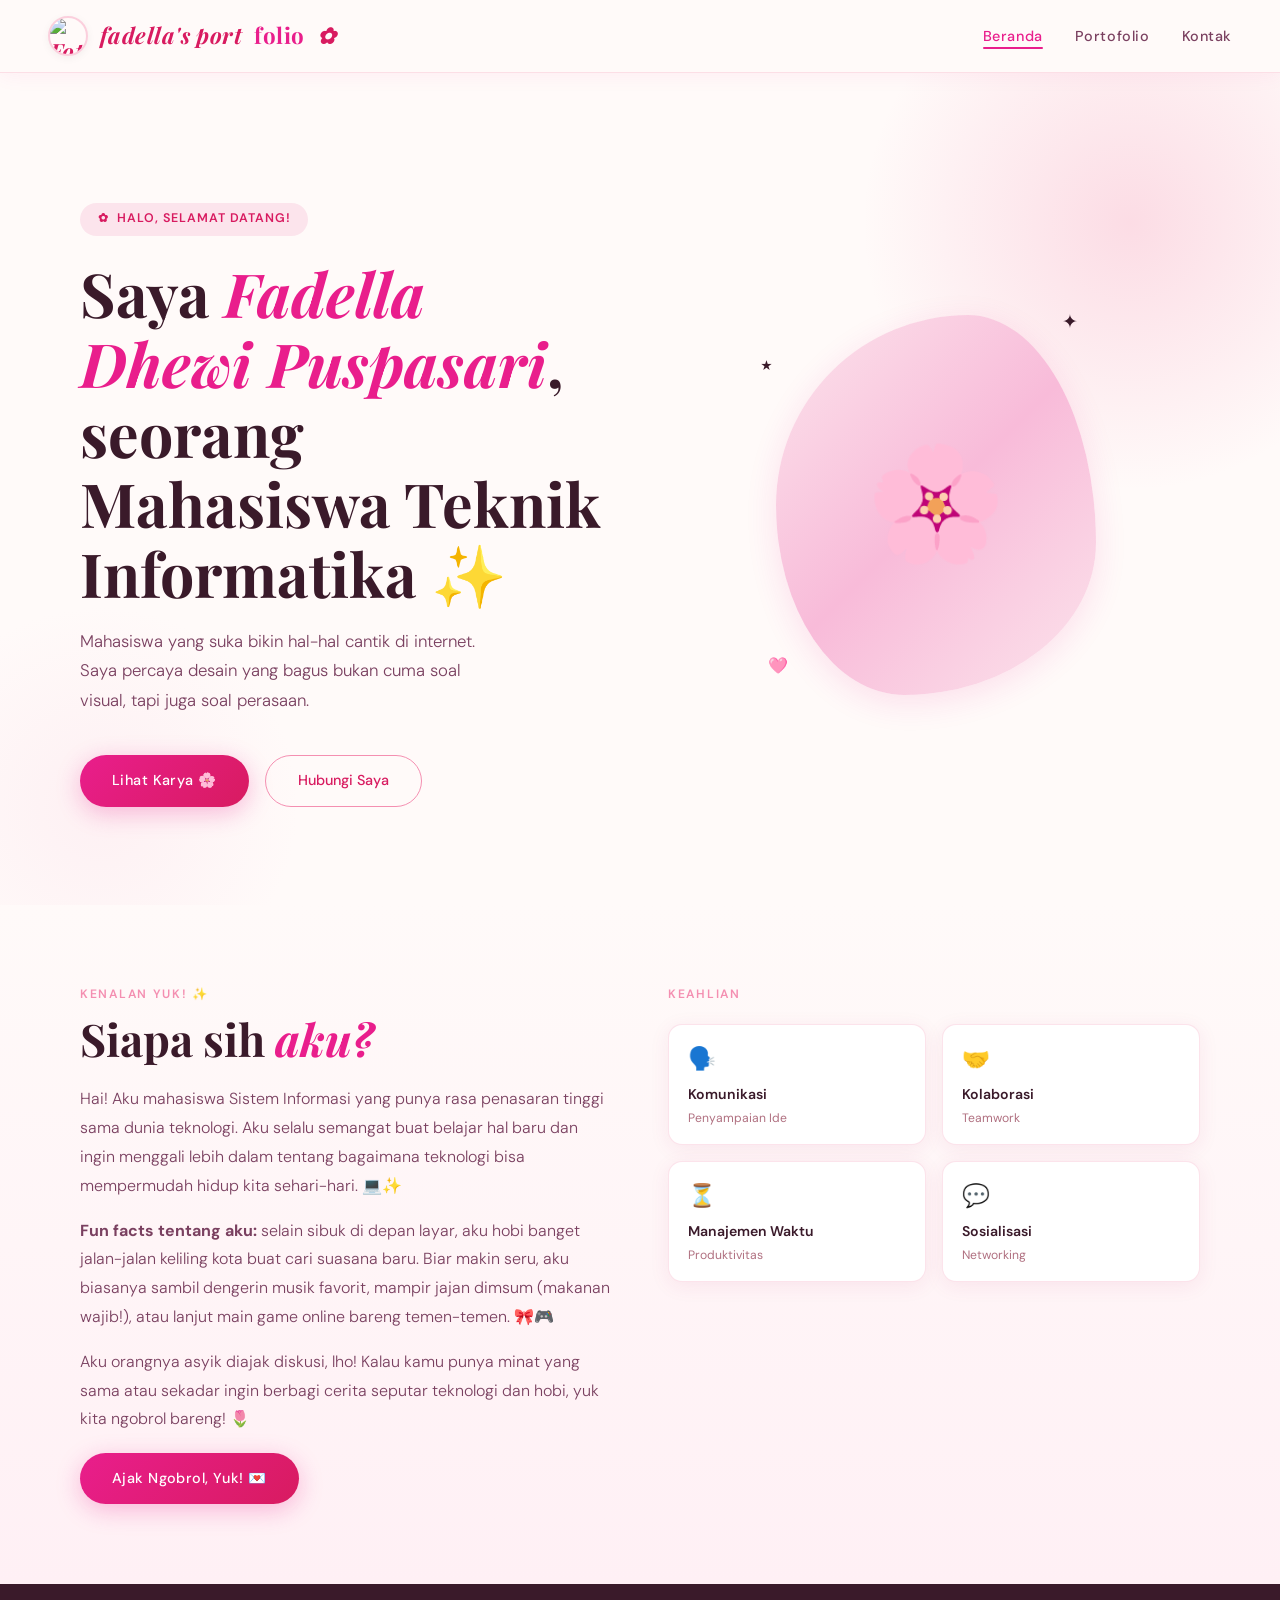
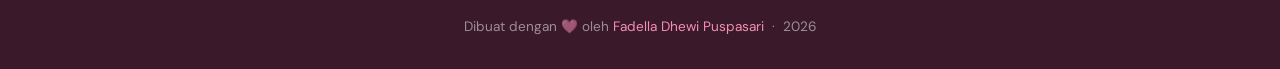
==== index.html @ 659155cf "Add files via upload" ====
<!DOCTYPE html>
<html lang="id">
<head>
  <meta charset="UTF-8">
  <meta name="viewport" content="width=device-width, initial-scale=1.0">
  <meta name="description" content="Website personal milik Fadella Dhewi Puspasari — mahasiswa informatika yang suka desain cantik.">
  <meta name="author" content="Fadella Dhewi Puspasari">
  <title>Beranda — Fadella Dhewi Puspasari</title>
  <link rel="icon" href="fadella.ico" type="image/x-icon">
  <link rel="stylesheet" href="styles.css">
</head>
<body>

  <!-- ── Header & Navbar ── -->
  <header class="navbar">
    <a href="index.html" class="navbar-logo" aria-label="Kembali ke beranda">
      <img src="images/fadella.png" alt="Foto Fadella" class="logo-img">
      fadella's port<span>folio</span> ✿</a>
    <nav aria-label="Navigasi utama">
      <ul class="navbar-nav">
        <li><a href="index.html" class="active" aria-current="page">Beranda</a></li>
        <li><a href="portfolio.html">Portofolio</a></li>
        <li><a href="contact.html">Kontak</a></li>
      </ul>
    </nav>
  </header>

  <!-- ── Main Content ── -->
  <main>

    <!-- Hero -->
    <section class="hero" aria-label="Perkenalan">
      <div class="hero-blob-top" aria-hidden="true"></div>
      <div class="hero-blob-bottom" aria-hidden="true"></div>

      <div class="hero-text">
        <div class="hero-tag">Halo, selamat datang!</div>
        <h1 class="hero-title">Saya <em>Fadella Dhewi Puspasari</em>,<br>seorang Mahasiswa Teknik Informatika ✨</h1>
        <p class="hero-sub">
          Mahasiswa yang suka bikin hal-hal cantik di internet. Saya percaya desain yang bagus bukan cuma soal visual, tapi juga soal perasaan.
        </p>
        <div class="hero-ctas">
          <a href="portfolio.html" class="btn-primary">Lihat Karya 🌸</a>
          <a href="contact.html" class="btn-outline">Hubungi Saya</a>
        </div>
      </div>

      <div class="hero-visual">
        <div class="avatar-frame" aria-hidden="true">
          🌸
          <span class="avatar-deco avatar-deco-1">✦</span>
          <span class="avatar-deco avatar-deco-2">🩷</span>
          <span class="avatar-deco avatar-deco-3">⋆</span>
        </div>
        <!-- Kalau punya foto, ganti bagian avatar-frame di atas dengan ini:
        <img
          src="images/foto-profil.jpg"
          alt="Foto profil Nama Kamu, mahasiswa web development"
          class="avatar-img"
          width="220"
          height="220"
        >
        -->
      </div>
    </section>

    <!-- About -->
    <section class="about" aria-label="Tentang saya">
      <div class="about-grid">
          <div class="about-text">
          <span class="section-label">Kenalan Yuk! ✨</span>
          <h2 class="section-title">Siapa sih <em>aku?</em></h2>
          <p>
            Hai! Aku mahasiswa Sistem Informasi yang punya rasa penasaran tinggi sama dunia teknologi. Aku selalu semangat buat belajar hal baru dan ingin menggali lebih dalam tentang bagaimana teknologi bisa mempermudah hidup kita sehari-hari. 💻✨
          </p>
          
          <p>
            <strong>Fun facts tentang aku:</strong> selain sibuk di depan layar, aku hobi banget jalan-jalan keliling kota buat cari suasana baru. Biar makin seru, aku biasanya sambil dengerin musik favorit, mampir jajan dimsum (makanan wajib!), atau lanjut main game online bareng temen-temen. 🎀🎮
          </p>
          
          <p>
            Aku orangnya asyik diajak diskusi, lho! Kalau kamu punya minat yang sama atau sekadar ingin berbagi cerita seputar teknologi dan hobi, yuk kita ngobrol bareng! 🌷
          </p>

          <div class="about-cta">
            <a href="contact.html" class="btn-primary">Ajak Ngobrol, Yuk! 💌</a>
          </div>
        </div>

        <div>
          <span class="skills-heading">Keahlian</span>
          <div class="skills-grid">
            <!-- Komunikasi -->
            <div class="skill-pill">
              <div class="skill-icon" aria-hidden="true">🗣️</div>
              <div class="skill-name">Komunikasi</div>
              <div class="skill-desc">Penyampaian Ide</div>
            </div>

            <!-- Kerja Sama Tim -->
            <div class="skill-pill">
              <div class="skill-icon" aria-hidden="true">🤝</div>
              <div class="skill-name">Kolaborasi</div>
              <div class="skill-desc">Teamwork</div>
            </div>

            <!-- Manajemen Waktu -->
            <div class="skill-pill">
              <div class="skill-icon" aria-hidden="true">⏳</div>
              <div class="skill-name">Manajemen Waktu</div>
              <div class="skill-desc">Produktivitas</div>
            </div>

            <!-- Sosialisasi -->
            <div class="skill-pill">
              <div class="skill-icon" aria-hidden="true">💬</div>
              <div class="skill-name">Sosialisasi</div>
              <div class="skill-desc">Networking</div>
            </div>
          </div>
        </div>
      </div>
    </section>

  </main>

  <!-- ── Footer ── -->
  <footer class="site-footer">
    <p>Dibuat dengan 🩷 oleh <span>Fadella Dhewi Puspasari</span> &nbsp;·&nbsp; 2026</p>
  </footer>

</body>
</html>
---- styles.css ----
/* =============================================
   PINK CUTE THEME — styles.css
   Tugas #1 Web Personal — 2026
   ============================================= */

@import url('https://fonts.googleapis.com/css2?family=Playfair+Display:ital,wght@0,400;0,700;1,400&family=DM+Sans:wght@300;400;500;600&display=swap');

/* ── Variables ── */
:root {
  --pink-soft:   #fce4ec;
  --pink-mid:    #f48fb1;
  --pink-deep:   #e91e8c;
  --pink-blush:  #fff0f5;
  --rose:        #d81b60;
  --cream:       #fffaf9;
  --text-dark:   #3a1a2a;
  --text-mid:    #7a4060;
  --text-light:  #b07080;
  --white:       #ffffff;
  --shadow-pink: 0 8px 32px rgba(233, 30, 140, 0.12);
  --shadow-soft: 0 4px 20px rgba(180, 40, 100, 0.08);
  --radius-card: 20px;
  --radius-pill: 100px;
}

/* ── Reset ── */
*,
*::before,
*::after {
  box-sizing: border-box;
  margin: 0;
  padding: 0;
}

html {
  scroll-behavior: smooth;
}

body {
  font-family: 'DM Sans', sans-serif;
  background-color: var(--cream);
  color: var(--text-dark);
  overflow-x: hidden;
  line-height: 1.6;
}

/* ══════════════════════════════════
   NAVBAR
══════════════════════════════════ */

.navbar {
  position: sticky;
  top: 0;
  z-index: 100;
  display: flex;
  justify-content: space-between;
  align-items: center;
  padding: 1rem 3rem;
  background-color: rgba(255, 250, 249, 0.9);
  backdrop-filter: blur(16px);
  border-bottom: 1px solid rgba(244, 143, 177, 0.25);
  box-shadow: 0 2px 20px rgba(233, 30, 140, 0.06);
}

.navbar-logo {
  font-family: 'Playfair Display', serif;
  font-size: 1.4rem;
  color: var(--rose);
  font-style: italic;
  font-weight: 700;
  letter-spacing: 0.02em;
  text-decoration: none;
}

.navbar-logo span {
  color: var(--pink-deep);
  font-style: normal;
}

.navbar-nav {
  display: flex;
  gap: 2rem;
  list-style: none;
}

.navbar-nav a {
  text-decoration: none;
  color: var(--text-mid);
  font-size: 0.9rem;
  font-weight: 500;
  letter-spacing: 0.04em;
  position: relative;
  transition: color 0.3s;
  padding-bottom: 4px;
}

.navbar-nav a::after {
  content: '';
  position: absolute;
  bottom: 0;
  left: 0;
  width: 0;
  height: 2px;
  background-color: var(--pink-deep);
  border-radius: 2px;
  transition: width 0.3s ease;
}

.navbar-nav a:hover,
.navbar-nav a.active {
  color: var(--pink-deep);
}

.navbar-nav a:hover::after,
.navbar-nav a.active::after {
  width: 100%;
}

.navbar-logo {
  font-family: 'Playfair Display', serif;
  font-size: 1.4rem;
  color: var(--rose);
  font-style: italic;
  font-weight: 700;
  letter-spacing: 0.02em;
  text-decoration: none;
  
  /* Tambahan agar gambar dan teks sejajar */
  display: flex;
  align-items: center;
  gap: 12px; /* Jarak antara foto dan teks */
}

/* Style khusus untuk foto logo */
.logo-img {
  width: 40px;           /* Ukuran lebar foto */
  height: 40px;          /* Ukuran tinggi foto */
  object-fit: cover;     /* Agar foto tidak penyok/distorsi */
  border-radius: 50%;    /* Membuat foto menjadi bulat sempurna */
  border: 2px solid rgba(244, 143, 177, 0.4); /* Border tipis estetik */
  box-shadow: 0 2px 8px rgba(0, 0, 0, 0.05);
}

.navbar-logo span {
  color: var(--pink-deep);
  font-style: normal;
}

/* ══════════════════════════════════
   SECTION HELPERS
══════════════════════════════════ */

.section-label {
  font-size: 0.76rem;
  font-weight: 600;
  letter-spacing: 0.14em;
  text-transform: uppercase;
  color: var(--pink-mid);
  margin-bottom: 0.5rem;
  display: block;
}

.section-title {
  font-family: 'Playfair Display', serif;
  font-size: clamp(2rem, 4vw, 2.8rem);
  color: var(--text-dark);
  margin-bottom: 1.2rem;
  line-height: 1.2;
}

.section-title em {
  font-style: italic;
  color: var(--pink-deep);
}

/* ══════════════════════════════════
   BUTTONS
══════════════════════════════════ */

.btn-primary {
  display: inline-flex;
  align-items: center;
  gap: 0.5rem;
  background: linear-gradient(135deg, var(--pink-deep), var(--rose));
  color: var(--white);
  padding: 0.85rem 2rem;
  border-radius: var(--radius-pill);
  text-decoration: none;
  font-size: 0.9rem;
  font-weight: 500;
  letter-spacing: 0.03em;
  box-shadow: 0 6px 24px rgba(233, 30, 140, 0.28);
  transition: transform 0.3s ease, box-shadow 0.3s ease;
  border: none;
  cursor: pointer;
  font-family: 'DM Sans', sans-serif;
}

.btn-primary:hover {
  transform: translateY(-2px);
  box-shadow: 0 10px 32px rgba(233, 30, 140, 0.38);
}

.btn-outline {
  display: inline-flex;
  align-items: center;
  gap: 0.5rem;
  background-color: transparent;
  color: var(--rose);
  padding: 0.85rem 2rem;
  border-radius: var(--radius-pill);
  text-decoration: none;
  font-size: 0.9rem;
  font-weight: 500;
  border: 1.5px solid var(--pink-mid);
  transition: background-color 0.3s ease, border-color 0.3s ease, transform 0.3s ease;
  cursor: pointer;
  font-family: 'DM Sans', sans-serif;
}

.btn-outline:hover {
  background-color: var(--pink-soft);
  border-color: var(--pink-deep);
  transform: translateY(-2px);
}

/* ══════════════════════════════════
   FOOTER
══════════════════════════════════ */

.site-footer {
  background-color: var(--text-dark);
  color: rgba(255, 255, 255, 0.5);
  text-align: center;
  padding: 2rem;
  font-size: 0.85rem;
}

.site-footer span {
  color: var(--pink-mid);
}

/* ══════════════════════════════════
   ANIMATIONS
══════════════════════════════════ */

@keyframes slideUp {
  from {
    opacity: 0;
    transform: translateY(24px);
  }
  to {
    opacity: 1;
    transform: translateY(0);
  }
}

@keyframes fadeIn {
  from {
    opacity: 0;
    transform: scale(0.96);
  }
  to {
    opacity: 1;
    transform: scale(1);
  }
}

@keyframes float {
  0%, 100% {
    transform: translateY(0px);
  }
  50% {
    transform: translateY(-18px);
  }
}

@keyframes morphBlob {
  0%, 100% { border-radius: 60% 40% 60% 40% / 50% 60% 40% 50%; }
  25%       { border-radius: 40% 60% 40% 60% / 60% 40% 60% 40%; }
  50%       { border-radius: 55% 45% 55% 45% / 45% 55% 45% 55%; }
  75%       { border-radius: 45% 55% 45% 55% / 55% 45% 55% 45%; }
}

/* ══════════════════════════════════
   INDEX.HTML — HERO
══════════════════════════════════ */

.hero {
  position: relative;
  min-height: calc(100vh - 68px);
  display: grid;
  grid-template-columns: 1fr 1fr;
  align-items: center;
  gap: 4rem;
  padding: 5rem 5rem 3rem;
  overflow: hidden;
}

.hero-blob-top {
  position: absolute;
  top: -120px;
  right: -120px;
  width: 540px;
  height: 540px;
  background: radial-gradient(circle, rgba(244, 143, 177, 0.28) 0%, transparent 70%);
  border-radius: 50%;
  animation: float 6s ease-in-out infinite;
  pointer-events: none;
}

.hero-blob-bottom {
  position: absolute;
  bottom: -100px;
  left: -100px;
  width: 400px;
  height: 400px;
  background: radial-gradient(circle, rgba(252, 228, 236, 0.45) 0%, transparent 70%);
  border-radius: 50%;
  animation: float 9s ease-in-out infinite reverse;
  pointer-events: none;
}

.hero-text {
  position: relative;
  z-index: 1;
  animation: slideUp 0.6s ease both;
}

.hero-tag {
  display: inline-flex;
  align-items: center;
  gap: 0.5rem;
  background-color: var(--pink-soft);
  color: var(--rose);
  padding: 0.4rem 1.1rem;
  border-radius: var(--radius-pill);
  font-size: 0.78rem;
  font-weight: 600;
  letter-spacing: 0.08em;
  text-transform: uppercase;
  margin-bottom: 1.4rem;
}

.hero-tag::before {
  content: '✿';
}

.hero-title {
  font-family: 'Playfair Display', serif;
  font-size: clamp(2.4rem, 5vw, 3.8rem);
  line-height: 1.15;
  color: var(--text-dark);
  margin-bottom: 1.2rem;
}

.hero-title em {
  font-style: italic;
  color: var(--pink-deep);
}

.hero-sub {
  font-size: 1.05rem;
  color: var(--text-mid);
  line-height: 1.75;
  max-width: 420px;
  margin-bottom: 2.5rem;
  font-weight: 300;
}

.hero-ctas {
  display: flex;
  gap: 1rem;
  flex-wrap: wrap;
}

.hero-visual {
  position: relative;
  z-index: 1;
  display: flex;
  justify-content: center;
  align-items: center;
  animation: fadeIn 0.8s 0.4s ease both;
}

.avatar-frame {
  width: 320px;
  height: 380px;
  background: linear-gradient(135deg, #fce4ec 0%, #f8bbd9 50%, #fce4ec 100%);
  border-radius: 60% 40% 60% 40% / 50% 60% 40% 50%;
  display: flex;
  align-items: center;
  justify-content: center;
  font-size: 7rem;
  position: relative;
  box-shadow: var(--shadow-pink);
  animation: morphBlob 8s ease-in-out infinite;
}

.avatar-img {
  width: 220px;
  height: 220px;
  border-radius: 50%;
  object-fit: cover;
  border: 4px solid var(--white);
  box-shadow: var(--shadow-pink);
}

.avatar-deco {
  position: absolute;
  font-size: 1.4rem;
  animation: float 7s ease-in-out infinite;
  pointer-events: none;
}

.avatar-deco-1 { top: -8px;   right: 18px;  animation-duration: 6s;  font-size: 1.2rem; }
.avatar-deco-2 { bottom: 16px; left: -8px;  animation-duration: 9s;  font-size: 1rem; }
.avatar-deco-3 { top: 28px;   left: -18px;  animation-duration: 8s;  font-size: 1.7rem; }

/* ══════════════════════════════════
   INDEX.HTML — ABOUT
══════════════════════════════════ */

.about {
  padding: 5rem;
  background: linear-gradient(to bottom, var(--cream), var(--pink-blush));
}

.about-grid {
  display: grid;
  grid-template-columns: 1fr 1fr;
  gap: 3.5rem;
  align-items: start;
}

.about-text p {
  color: var(--text-mid);
  line-height: 1.8;
  margin-bottom: 1rem;
  font-weight: 300;
}

.about-cta {
  margin-top: 1.2rem;
}

.skills-heading {
  font-size: 0.76rem;
  font-weight: 600;
  letter-spacing: 0.14em;
  text-transform: uppercase;
  color: var(--pink-mid);
  margin-bottom: 1.2rem;
  display: block;
}

.skills-grid {
  display: grid;
  grid-template-columns: 1fr 1fr;
  gap: 1rem;
}

.skill-pill {
  background-color: var(--white);
  border: 1px solid rgba(244, 143, 177, 0.25);
  border-radius: 14px;
  padding: 1rem 1.2rem;
  box-shadow: var(--shadow-soft);
  transition: border-color 0.3s ease, box-shadow 0.3s ease, transform 0.3s ease;
}

.skill-pill:hover {
  border-color: var(--pink-mid);
  box-shadow: var(--shadow-pink);
  transform: translateY(-3px);
}

.skill-icon { font-size: 1.4rem; margin-bottom: 0.4rem; }
.skill-name { font-size: 0.88rem; font-weight: 600; color: var(--text-dark); }
.skill-desc { font-size: 0.76rem; color: var(--text-light); margin-top: 0.2rem; }

/* ══════════════════════════════════
   PORTFOLIO.HTML
══════════════════════════════════ */

.portfolio-hero {
  padding: 5rem 5rem 3rem;
  background: linear-gradient(135deg, var(--pink-blush) 0%, var(--cream) 100%);
  text-align: center;
}

.portfolio-hero-desc {
  color: var(--text-mid);
  max-width: 500px;
  margin: 0 auto;
  font-weight: 300;
  line-height: 1.7;
}

.projects-grid {
  display: grid;
  grid-template-columns: repeat(auto-fit, minmax(300px, 1fr));
  gap: 2rem;
  padding: 3rem 5rem 5rem;
}

.project-card {
  background-color: var(--white);
  border-radius: var(--radius-card);
  overflow: hidden;
  box-shadow: var(--shadow-soft);
  border: 1px solid rgba(244, 143, 177, 0.15);
  transition: transform 0.4s ease, box-shadow 0.4s ease, border-color 0.4s ease;
}

.project-card:hover {
  transform: translateY(-6px);
  box-shadow: var(--shadow-pink);
  border-color: rgba(244, 143, 177, 0.4);
}

.project-thumb {
  height: 180px;
  display: flex;
  align-items: center;
  justify-content: center;
  font-size: 4rem;
}

.thumb-pink   { background: linear-gradient(135deg, #fce4ec, #f8bbd9); }
.thumb-purple { background: linear-gradient(135deg, #e8d5f0, #d4b8e8); }
.thumb-rose   { background: linear-gradient(135deg, #ffe0eb, #ffb8d0); }
.thumb-peach  { background: linear-gradient(135deg, #fde8cc, #f9d4aa); }
.thumb-sky    { background: linear-gradient(135deg, #d4e8f8, #b8d4f0); }
.thumb-mint   { background: linear-gradient(135deg, #d8f4e8, #b8e8d0); }

.project-info { padding: 1.5rem; }

.project-tag {
  font-size: 0.72rem;
  font-weight: 600;
  letter-spacing: 0.08em;
  text-transform: uppercase;
  color: var(--pink-deep);
  background-color: var(--pink-soft);
  padding: 0.3rem 0.8rem;
  border-radius: var(--radius-pill);
  display: inline-block;
  margin-bottom: 0.8rem;
}

.project-title {
  font-family: 'Playfair Display', serif;
  font-size: 1.2rem;
  color: var(--text-dark);
  margin-bottom: 0.5rem;
}

.project-desc {
  font-size: 0.88rem;
  color: var(--text-mid);
  line-height: 1.6;
  margin-bottom: 1rem;
  font-weight: 300;
}

.project-link {
  font-size: 0.83rem;
  color: var(--pink-deep);
  text-decoration: none;
  font-weight: 600;
  display: inline-flex;
  align-items: center;
  gap: 0.3rem;
  transition: gap 0.2s ease;
}

.project-link:hover {
  gap: 0.6rem;
}

/* ══════════════════════════════════
   CONTACT.HTML
══════════════════════════════════ */

.contact-wrap {
  padding: 5rem;
  display: grid;
  grid-template-columns: 1fr 1fr;
  gap: 5rem;
  align-items: start;
  min-height: calc(100vh - 68px);
}

.contact-desc {
  color: var(--text-mid);
  line-height: 1.8;
  margin-bottom: 2rem;
  font-weight: 300;
}

.contact-cards {
  display: flex;
  flex-direction: column;
  gap: 1rem;
}

.contact-card {
  display: flex;
  align-items: center;
  gap: 1rem;
  background-color: var(--white);
  border-radius: 14px;
  padding: 1.2rem 1.5rem;
  box-shadow: var(--shadow-soft);
  border: 1px solid rgba(244, 143, 177, 0.2);
  text-decoration: none;
  transition: border-color 0.3s ease, box-shadow 0.3s ease, transform 0.3s ease;
}

.contact-card:hover {
  border-color: var(--pink-mid);
  box-shadow: var(--shadow-pink);
  transform: translateX(5px);
}

.cc-icon {
  width: 44px;
  height: 44px;
  border-radius: 12px;
  background-color: var(--pink-soft);
  display: flex;
  align-items: center;
  justify-content: center;
  font-size: 1.3rem;
  flex-shrink: 0;
}

.cc-label {
  font-size: 0.74rem;
  color: var(--text-light);
  font-weight: 500;
  letter-spacing: 0.04em;
  display: block;
}

.cc-val {
  font-size: 0.95rem;
  color: var(--text-dark);
  font-weight: 500;
  display: block;
}

.contact-form-card {
  background-color: var(--white);
  border-radius: 24px;
  padding: 2.5rem;
  box-shadow: var(--shadow-soft);
  border: 1px solid rgba(244, 143, 177, 0.2);
}

.contact-form-title {
  font-family: 'Playfair Display', serif;
  font-size: 1.5rem;
  color: var(--text-dark);
  margin-bottom: 1.8rem;
}

.form-group {
  margin-bottom: 1.4rem;
}

.form-group label {
  display: block;
  font-size: 0.82rem;
  font-weight: 500;
  color: var(--text-mid);
  margin-bottom: 0.5rem;
  letter-spacing: 0.03em;
}

.form-group input,
.form-group textarea {
  width: 100%;
  padding: 0.85rem 1.1rem;
  border: 1.5px solid rgba(244, 143, 177, 0.3);
  border-radius: 12px;
  font-family: 'DM Sans', sans-serif;
  font-size: 0.9rem;
  color: var(--text-dark);
  background-color: var(--pink-blush);
  outline: none;
  transition: border-color 0.3s ease, box-shadow 0.3s ease;
  resize: none;
}

.form-group input:focus,
.form-group textarea:focus {
  border-color: var(--pink-mid);
  box-shadow: 0 0 0 3px rgba(244, 143, 177, 0.18);
}

.form-group textarea {
  height: 130px;
}

.btn-send {
  width: 100%;
  background: linear-gradient(135deg, var(--pink-deep), var(--rose));
  color: var(--white);
  border: none;
  padding: 1rem;
  border-radius: 12px;
  font-family: 'DM Sans', sans-serif;
  font-size: 0.95rem;
  font-weight: 500;
  cursor: pointer;
  box-shadow: 0 6px 20px rgba(233, 30, 140, 0.25);
  transition: transform 0.3s ease, box-shadow 0.3s ease;
  letter-spacing: 0.03em;
}

.btn-send:hover {
  transform: translateY(-2px);
  box-shadow: 0 10px 28px rgba(233, 30, 140, 0.35);
}

/* ══════════════════════════════════
   RESPONSIVE — TABLET & MOBILE
══════════════════════════════════ */

@media (max-width: 900px) {
  .navbar {
    padding: 1rem 1.5rem;
  }

  .navbar-nav {
    gap: 1.2rem;
  }

  .hero {
    grid-template-columns: 1fr;
    padding: 3rem 2rem;
    text-align: center;
    gap: 2rem;
  }

  .hero-blob-top,
  .hero-blob-bottom {
    display: none;
  }

  .hero-sub {
    max-width: 100%;
  }

  .hero-ctas {
    justify-content: center;
  }

  .hero-visual {
    order: -1;
  }

  .avatar-frame {
    width: 230px;
    height: 270px;
    font-size: 5rem;
  }

  .about {
    padding: 3rem 2rem;
  }

  .about-grid {
    grid-template-columns: 1fr;
  }

  .portfolio-hero {
    padding: 3rem 2rem 2rem;
  }

  .projects-grid {
    padding: 2rem;
    grid-template-columns: 1fr;
  }

  .contact-wrap {
    grid-template-columns: 1fr;
    padding: 3rem 2rem;
    gap: 3rem;
  }
}

@media (max-width: 560px) {
  .navbar-nav {
    gap: 0.8rem;
  }

  .navbar-nav a {
    font-size: 0.82rem;
  }

  .skills-grid {
    grid-template-columns: 1fr;
  }

  .hero-ctas {
    flex-direction: column;
    align-items: center;
  }
}

/* style.css */

/* 1. Asisten Lab OS - Pink Peach (Paling Terang) */
.thumb-os { 
  background-color: #ffeaa7; 
}

/* 2. Pengabdian SD AI - Soft Pink (Lembut) */
.thumb-ai { 
  background-color: #ffb8b8; 
}

/* 3. FOSTI Hubungan Publik - Rose Pink (Manis) */
.thumb-fosti { 
  background-color: #ff85a1; 
}

/* 4. KMF Ketua DPME - Orchid Pink (Paling Pekat, Sedikit Ungu) */
.thumb-kmf { 
  background-color: #ff78ca; 
}
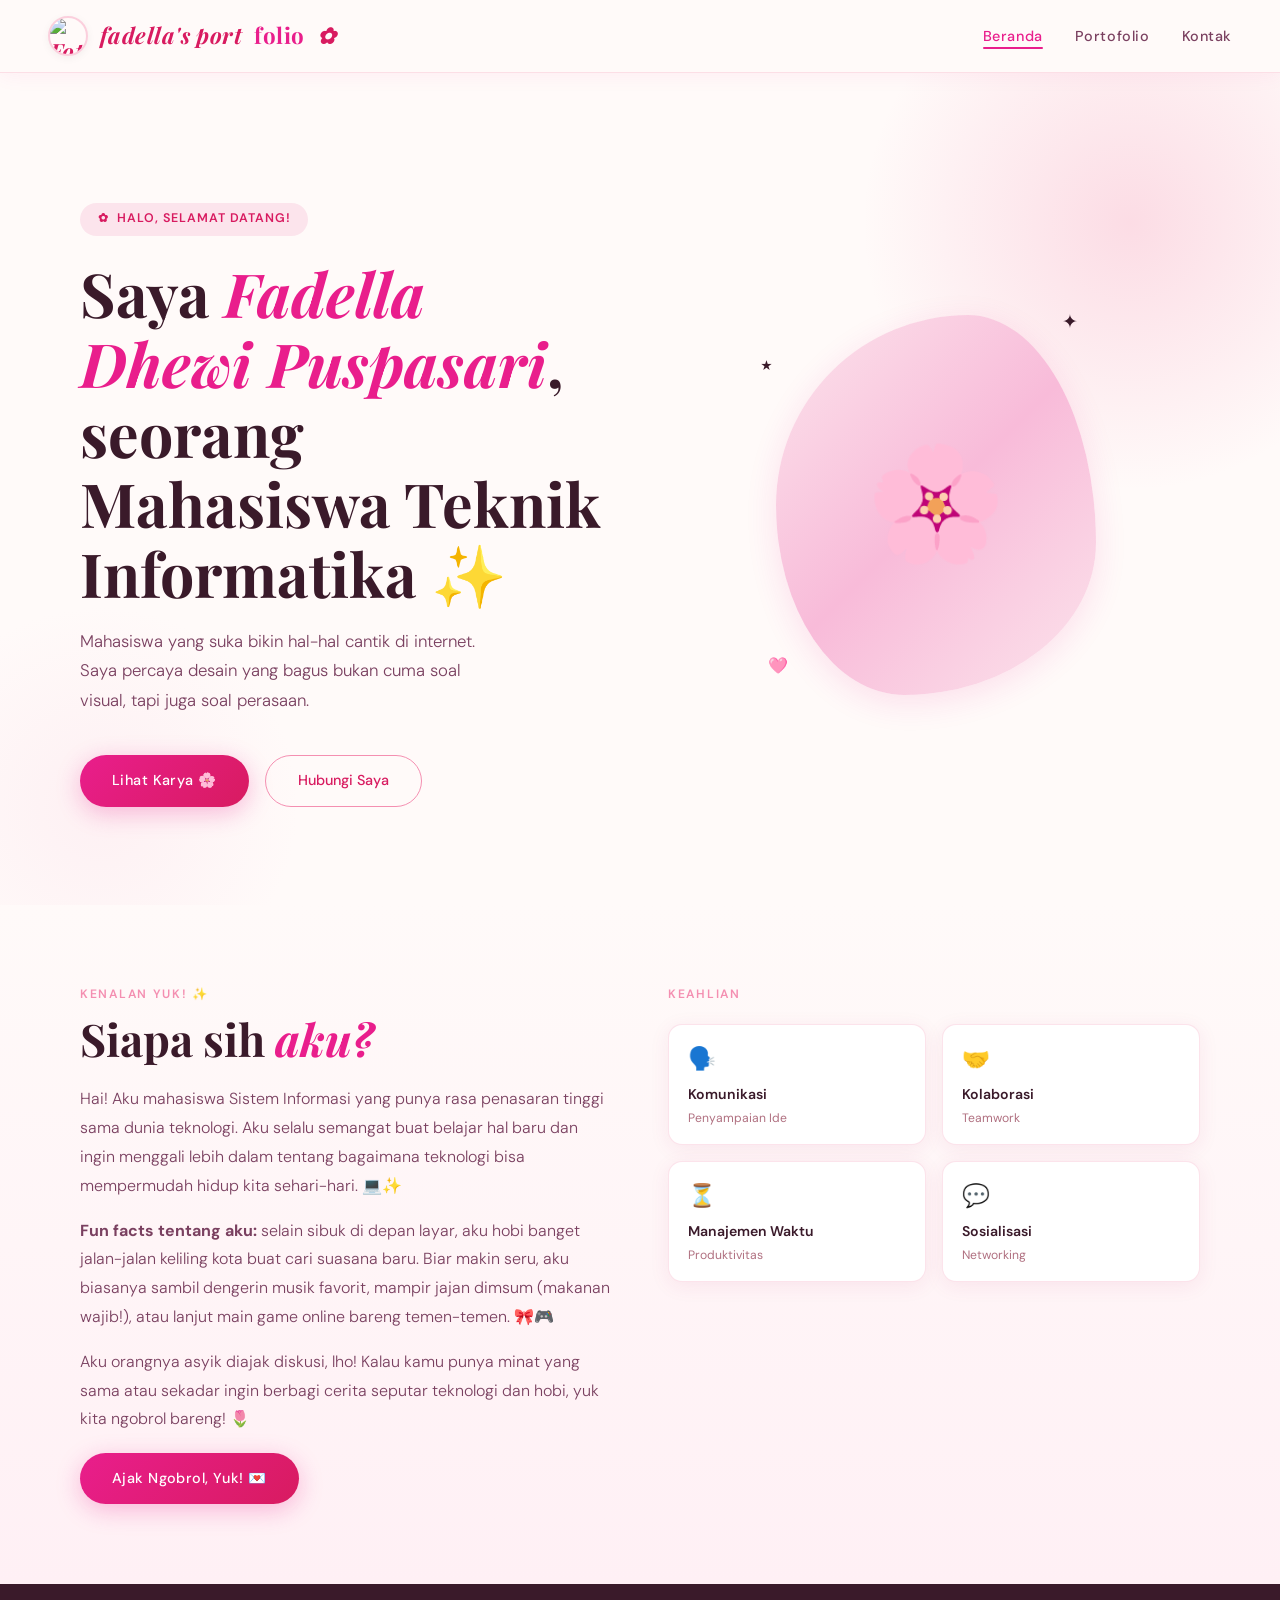
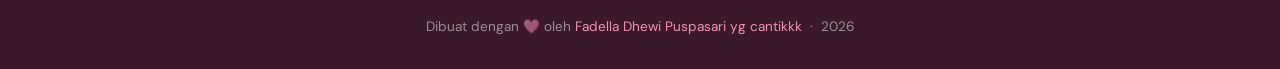
==== commit 388ce091: "Update index.html" ====
--- a/index.html
+++ b/index.html
@@ -126,8 +126,8 @@
 
   <!-- ── Footer ── -->
   <footer class="site-footer">
-    <p>Dibuat dengan 🩷 oleh <span>Fadella Dhewi Puspasari</span> &nbsp;·&nbsp; 2026</p>
+    <p>Dibuat dengan 🩷 oleh <span>Fadella Dhewi Puspasari yg cantikkk</span> &nbsp;·&nbsp; 2026</p>
   </footer>
 
 </body>
-</html>+</html>
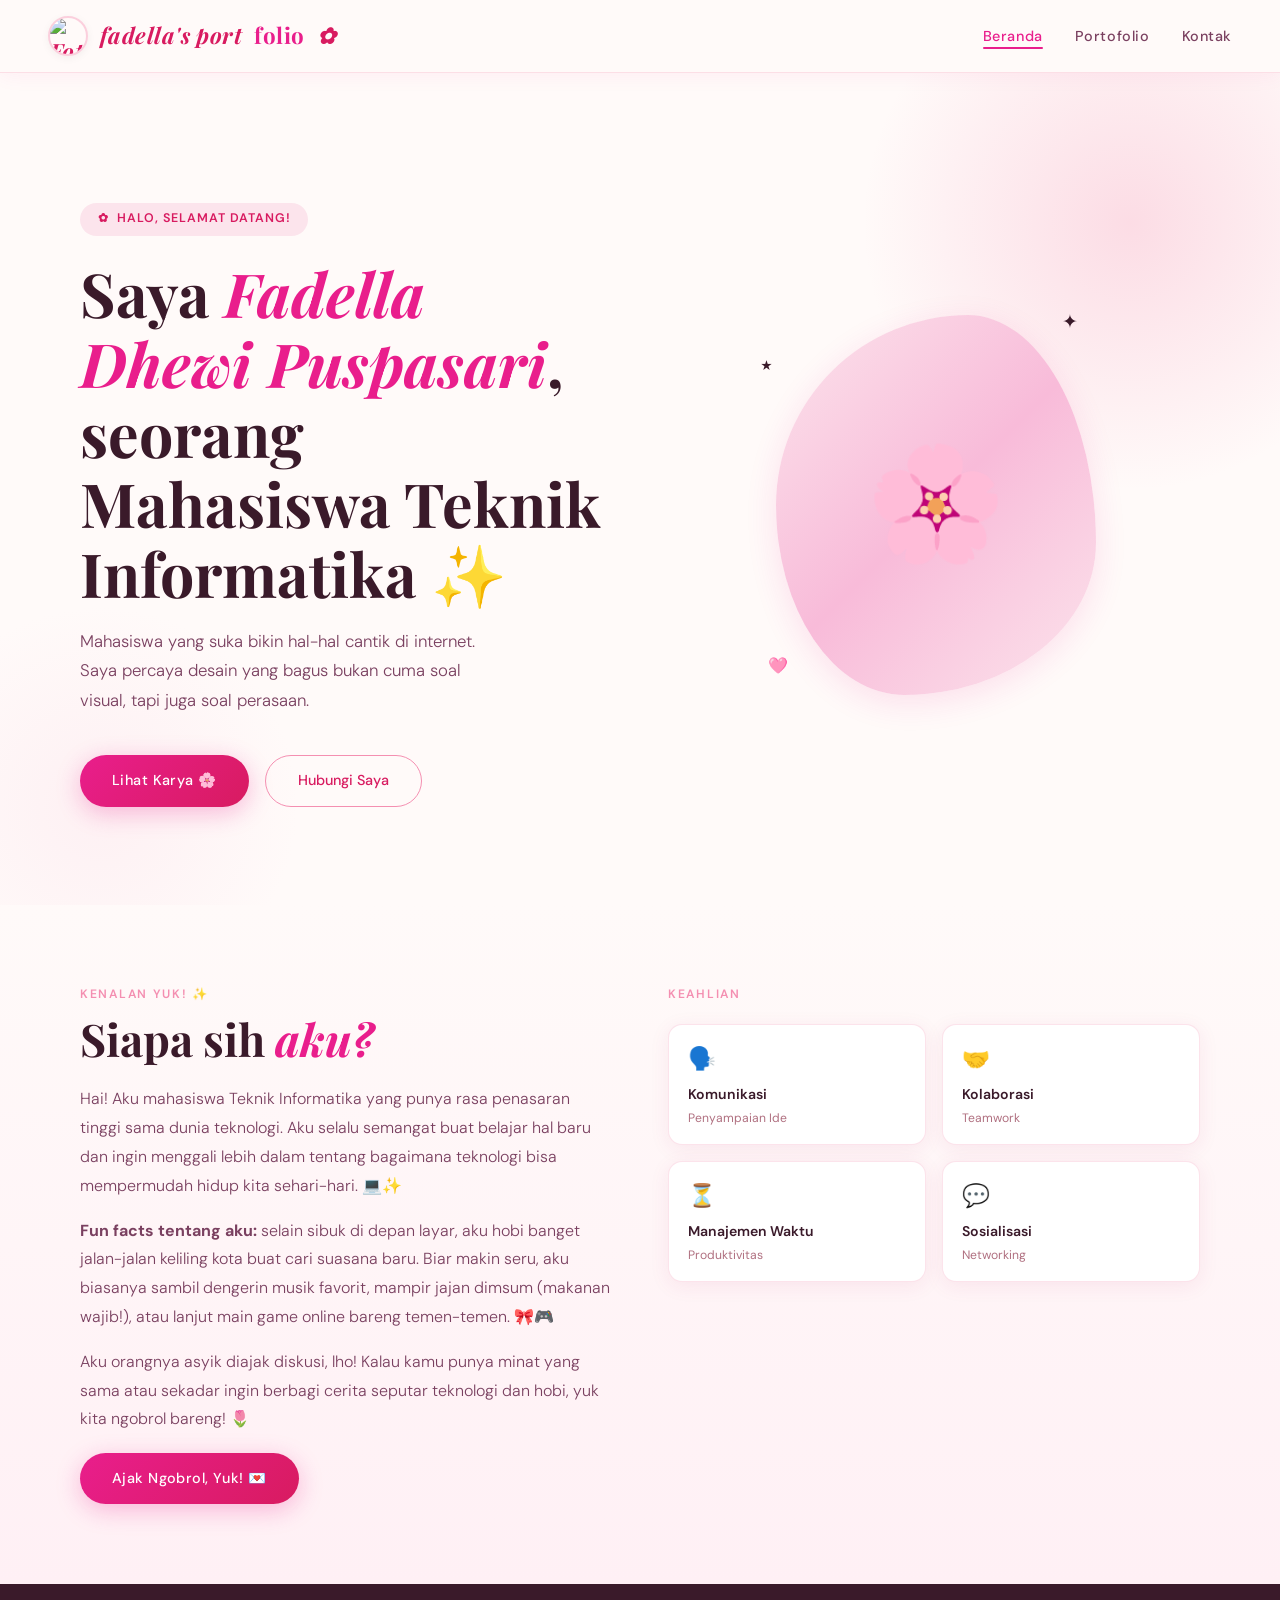
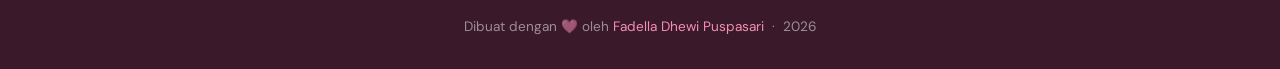
==== commit 70f3ef8a: "Update index.html" ====
--- a/index.html
+++ b/index.html
@@ -71,7 +71,7 @@
           <span class="section-label">Kenalan Yuk! ✨</span>
           <h2 class="section-title">Siapa sih <em>aku?</em></h2>
           <p>
-            Hai! Aku mahasiswa Sistem Informasi yang punya rasa penasaran tinggi sama dunia teknologi. Aku selalu semangat buat belajar hal baru dan ingin menggali lebih dalam tentang bagaimana teknologi bisa mempermudah hidup kita sehari-hari. 💻✨
+            Hai! Aku mahasiswa Teknik Informatika yang punya rasa penasaran tinggi sama dunia teknologi. Aku selalu semangat buat belajar hal baru dan ingin menggali lebih dalam tentang bagaimana teknologi bisa mempermudah hidup kita sehari-hari. 💻✨
           </p>
           
           <p>
@@ -126,7 +126,7 @@
 
   <!-- ── Footer ── -->
   <footer class="site-footer">
-    <p>Dibuat dengan 🩷 oleh <span>Fadella Dhewi Puspasari yg cantikkk</span> &nbsp;·&nbsp; 2026</p>
+    <p>Dibuat dengan 🩷 oleh <span>Fadella Dhewi Puspasari</span> &nbsp;·&nbsp; 2026</p>
   </footer>
 
 </body>
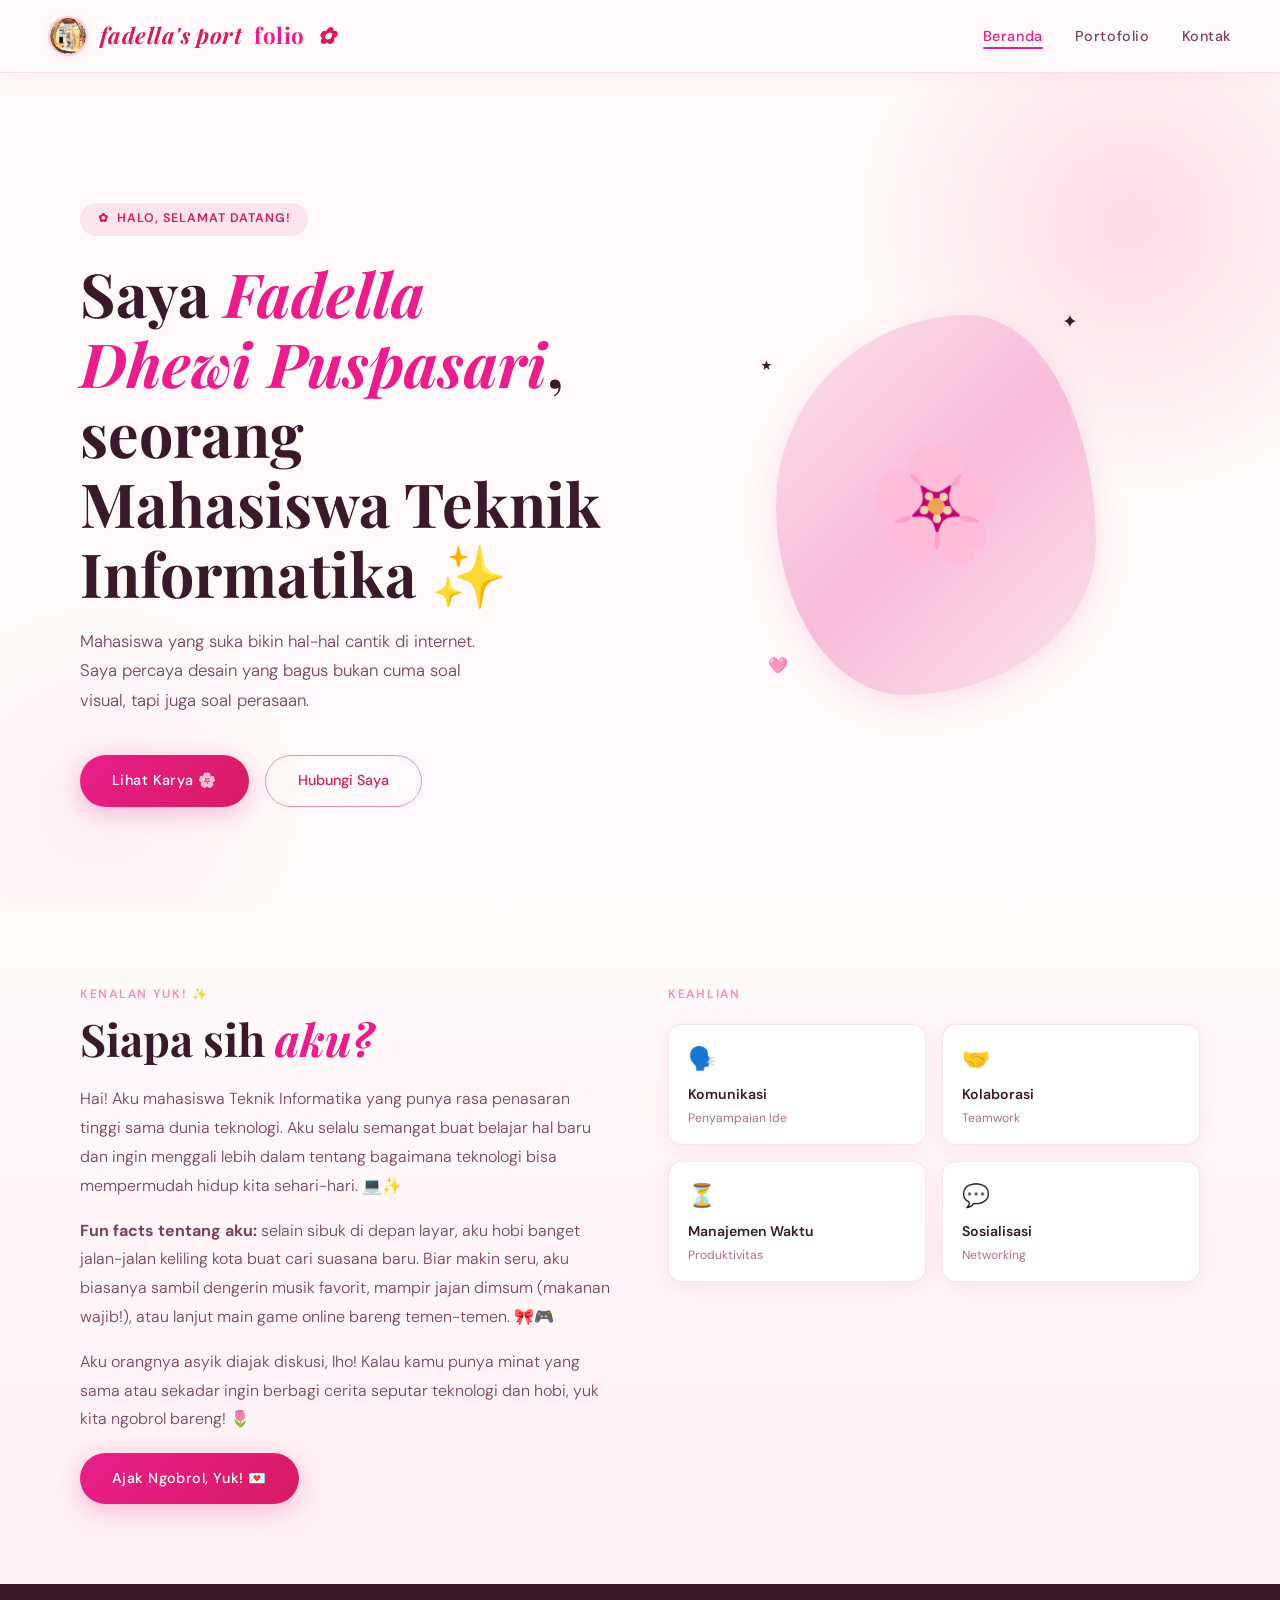
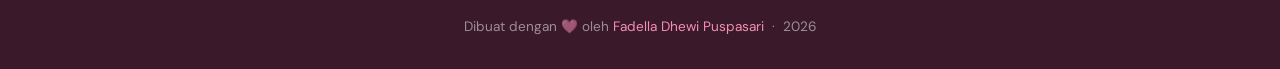
==== commit f2153848: "Update index.html" ====
--- a/index.html
+++ b/index.html
@@ -14,7 +14,7 @@
   <!-- ── Header & Navbar ── -->
   <header class="navbar">
     <a href="index.html" class="navbar-logo" aria-label="Kembali ke beranda">
-      <img src="images/fadella.png" alt="Foto Fadella" class="logo-img">
+      <img src="fadella.png" alt="Foto Fadella" class="logo-img">
       fadella's port<span>folio</span> ✿</a>
     <nav aria-label="Navigasi utama">
       <ul class="navbar-nav">
